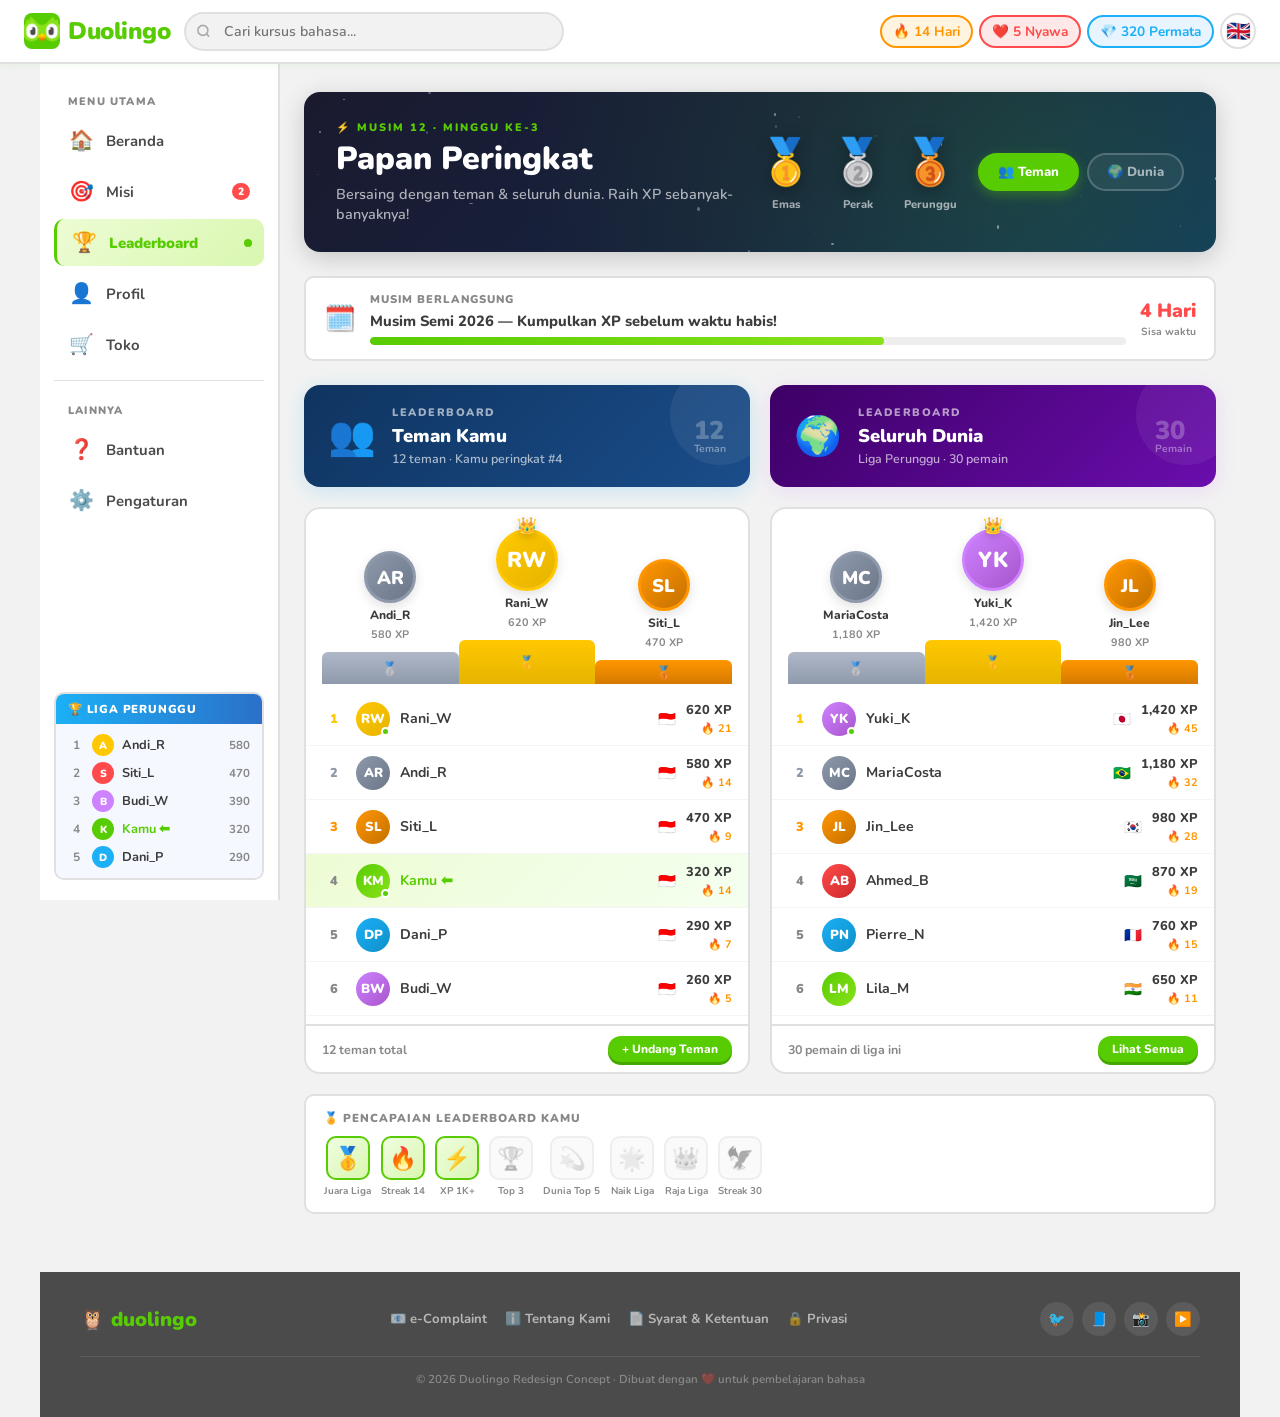
==== leaderboard.html @ 9dff3faa "First Commit" ====
<!DOCTYPE html>
<html lang="id">
<head>
<meta charset="UTF-8">
<meta name="viewport" content="width=device-width, initial-scale=1.0">
<title>Duolingo — Leaderboard</title>
<link href="https://fonts.googleapis.com/css2?family=Nunito:wght@400;600;700;800;900&display=swap" rel="stylesheet">
<link rel="stylesheet" href="style.css">
<style>
/* ===== LEADERBOARD-SPECIFIC ===== */

/* Sidebar mini league card */
.side-league { border-radius:var(--rs); overflow:hidden; border:2px solid var(--border); margin-top:4px; }
.side-league-hd {
  background:linear-gradient(90deg,var(--blue),var(--navy));
  color:white; font-size:.72rem; font-weight:900;
  text-transform:uppercase; letter-spacing:.8px;
  padding:7px 12px; display:flex; align-items:center; gap:6px;
}
.side-league-body { padding:10px 12px; background:#f5f9ff; display:flex; flex-direction:column; gap:6px; }
.side-league-row { display:flex; align-items:center; gap:8px; font-size:.8rem; font-weight:700; }
.side-league-row.me { color:var(--green); }
.side-rank { width:16px; text-align:center; font-size:.75rem; color:var(--muted); }
.side-av {
  width:22px; height:22px; border-radius:50%;
  display:flex; align-items:center; justify-content:center;
  font-size:.65rem; font-weight:900; color:white; flex-shrink:0;
}
.side-xp { margin-left:auto; font-size:.72rem; color:var(--muted); }

/* Hero banner */
.lb-hero {
  background:linear-gradient(135deg,#1a1a2e 0%,#16213e 50%,#0f3460 100%);
  border-radius:var(--r); padding:28px 32px;
  display:flex; align-items:center; justify-content:space-between; gap:20px;
  position:relative; overflow:hidden;
  box-shadow:0 6px 24px rgba(0,0,0,.18);
  animation:fadeSlide .5s ease-out;
}
.lb-hero::before {
  content:''; position:absolute; inset:0;
  background:radial-gradient(circle at 80% 50%,rgba(88,204,2,.15) 0%,transparent 70%);
  pointer-events:none;
}
.lb-hero-stars { position:absolute; inset:0; overflow:hidden; pointer-events:none; }
.star {
  position:absolute; width:3px; height:3px;
  background:rgba(255,255,255,.6); border-radius:50%;
  animation:twinkle 3s ease-in-out infinite;
}
.lb-hero-tag { font-size:.68rem; font-weight:900; letter-spacing:2px; text-transform:uppercase; color:var(--green); margin-bottom:6px; }
.lb-hero-title { font-size:2rem; font-weight:900; color:#fff; line-height:1.1; margin-bottom:8px; }
.lb-hero-sub { font-size:.9rem; color:rgba(255,255,255,.65); font-weight:600; }
.lb-hero-trophies { display:flex; gap:16px; z-index:1; }
.trophy-col { display:flex; flex-direction:column; align-items:center; gap:4px; }
.trophy-icon { font-size:2.8rem; filter:drop-shadow(0 4px 8px rgba(0,0,0,.3)); }
.trophy-label { font-size:.7rem; font-weight:800; color:rgba(255,255,255,.6); }
.hero-tabs { display:flex; gap:8px; z-index:1; flex-shrink:0; }
.hero-tab {
  padding:8px 18px; border-radius:24px;
  font-weight:800; font-size:.82rem; cursor:pointer;
  border:2px solid rgba(255,255,255,.2); color:rgba(255,255,255,.6);
  background:rgba(255,255,255,.06); transition:all .2s;
}
.hero-tab.active, .hero-tab:hover {
  background:var(--green); border-color:var(--green);
  color:#fff; box-shadow:0 4px 12px rgba(88,204,2,.35);
}
.lb-hero-left { z-index:1; }

/* Season bar */
.season-bar {
  background:var(--card); border:2px solid var(--border); border-radius:var(--rs);
  padding:14px 18px; display:flex; align-items:center; gap:14px;
  grid-column:1/-1;
}
.season-icon { font-size:1.6rem; }
.season-info { flex:1; }
.season-label { font-size:.7rem; font-weight:900; text-transform:uppercase; letter-spacing:1px; color:var(--muted); margin-bottom:4px; }
.season-title { font-size:.92rem; font-weight:800; margin-bottom:6px; }
.season-track { height:8px; background:#eee; border-radius:4px; overflow:hidden; }
.season-fill { height:100%; border-radius:4px; background:linear-gradient(90deg,var(--green),var(--green-lt)); width:68%; animation:growBar 1.2s ease-out .4s both; }
.season-timer { text-align:right; flex-shrink:0; }
.season-time-big { font-size:1.2rem; font-weight:900; color:var(--red); }
.season-time-lbl { font-size:.65rem; color:var(--muted); font-weight:700; }

/* 2-col leaderboard grid */
.lb-grid { display:grid; grid-template-columns:1fr 1fr; gap:20px; }

/* Section headers */
.lb-section-hd {
  border-radius:var(--r); padding:20px 24px;
  display:flex; align-items:center; gap:16px; position:relative; overflow:hidden;
}
.lb-section-hd.friends { background:linear-gradient(135deg,#0f3460,#1a4d8a); box-shadow:0 4px 20px rgba(28,176,246,.2); }
.lb-section-hd.world   { background:linear-gradient(135deg,#3d0066,#6a0dad); box-shadow:0 4px 20px rgba(206,130,255,.2); }
.lb-section-hd::after { content:''; position:absolute; right:-20px; top:-20px; width:100px; height:100px; background:rgba(255,255,255,.06); border-radius:50%; }
.lb-sec-icon { font-size:2.4rem; z-index:1; }
.lb-sec-text { z-index:1; }
.lb-sec-label { font-size:.68rem; font-weight:900; letter-spacing:1.5px; text-transform:uppercase; color:rgba(255,255,255,.6); margin-bottom:3px; }
.lb-sec-title { font-size:1.15rem; font-weight:900; color:#fff; margin-bottom:2px; }
.lb-sec-sub { font-size:.78rem; color:rgba(255,255,255,.65); font-weight:600; }
.lb-sec-count { margin-left:auto; z-index:1; font-size:1.6rem; font-weight:900; color:rgba(255,255,255,.25); line-height:1; }
.lb-sec-count span { display:block; font-size:.65rem; color:rgba(255,255,255,.4); font-weight:700; }

/* Leaderboard table */
.lb-table-wrap {
  background:var(--card); border:2px solid var(--border); border-radius:var(--r);
  overflow:hidden; display:flex; flex-direction:column;
}
.lb-table-top {
  display:grid; grid-template-columns:1fr 1fr 1fr;
  padding:20px 16px 0; align-items:flex-end; min-height:120px; position:relative;
}

/* Podium */
.podium-item { display:flex; flex-direction:column; align-items:center; gap:4px; cursor:pointer; }
.podium-item:hover .podium-av { transform:scale(1.08); }
.podium-item.p1 { order:2; } .podium-item.p2 { order:1; } .podium-item.p3 { order:3; }
.podium-av-wrap { position:relative; }
.podium-av {
  width:52px; height:52px; border-radius:50%;
  display:flex; align-items:center; justify-content:center;
  font-size:1.15rem; font-weight:900; color:#fff; border:3px solid transparent;
  transition:transform .2s; box-shadow:0 4px 12px rgba(0,0,0,.12);
}
.podium-item.p1 .podium-av { width:62px; height:62px; font-size:1.35rem; }
.podium-crown { position:absolute; top:-14px; left:50%; transform:translateX(-50%); font-size:1rem; filter:drop-shadow(0 2px 4px rgba(0,0,0,.2)); }
.podium-name { font-size:.75rem; font-weight:800; text-align:center; max-width:70px; white-space:nowrap; overflow:hidden; text-overflow:ellipsis; }
.podium-xp { font-size:.68rem; color:var(--muted); font-weight:700; }
.podium-block { width:100%; border-radius:6px 6px 0 0; display:flex; align-items:center; justify-content:center; font-size:.78rem; font-weight:900; color:rgba(255,255,255,.8); margin-top:6px; }
.podium-item.p1 .podium-block { height:44px; background:linear-gradient(180deg,var(--bee),#e6b400); }
.podium-item.p2 .podium-block { height:32px; background:linear-gradient(180deg,#b0b8c8,#8e9aab); }
.podium-item.p3 .podium-block { height:24px; background:linear-gradient(180deg,var(--fox),#d47a00); }

.lb-list { display:flex; flex-direction:column; overflow-y:auto; max-height:340px; padding:8px 0; }
.lb-list::-webkit-scrollbar { width:4px; }
.lb-list::-webkit-scrollbar-thumb { background:var(--border); border-radius:2px; }
.lb-flag { font-size:.9rem; }

.lb-table-footer {
  padding:10px 16px; border-top:2px solid var(--border);
  display:flex; align-items:center; justify-content:space-between; font-size:.78rem; font-weight:700;
}
.lb-tf-info { color:var(--muted); }
.lb-tf-btn {
  padding:5px 14px; border-radius:16px;
  background:var(--green); color:#fff; font-size:.75rem; font-weight:800;
  cursor:pointer; border:none; font-family:'Nunito',sans-serif;
  transition:transform .15s, box-shadow .15s;
  box-shadow:0 3px 0 var(--green-dk);
}
.lb-tf-btn:hover { transform:translateY(-1px); box-shadow:0 5px 0 var(--green-dk); }

/* Achievement strip */
.achieve-strip {
  grid-column:1/-1; background:var(--card); border:2px solid var(--border);
  border-radius:var(--rs); padding:14px 18px;
}
.achieve-title { font-size:.72rem; font-weight:900; text-transform:uppercase; letter-spacing:1px; color:var(--muted); margin-bottom:10px; }
.achieve-row { display:flex; gap:10px; flex-wrap:wrap; }
.achieve-badge { display:flex; flex-direction:column; align-items:center; gap:4px; cursor:pointer; }
.achieve-ico {
  width:44px; height:44px; border-radius:var(--rs);
  display:flex; align-items:center; justify-content:center; font-size:1.4rem;
  border:2px solid transparent; transition:transform .15s, box-shadow .15s;
}
.achieve-badge:hover .achieve-ico { transform:scale(1.1); box-shadow:0 4px 12px rgba(0,0,0,.1); }
.achieve-ico.earned { background:linear-gradient(135deg,#f0fde0,#d9f7b0); border-color:var(--green); }
.achieve-ico.locked { background:#f5f5f5; border-color:#ddd; filter:grayscale(1) opacity(.5); }
.achieve-lbl { font-size:.62rem; font-weight:700; color:var(--muted); }

/* Responsive */
@media (max-width: 1024px) {
  .lb-hero-trophies { display:none; }
  .lb-hero { padding:20px 24px; }
  .lb-hero-title { font-size:1.5rem; }
  .hero-tabs { flex-direction:column; gap:6px; }
  .side-league { display:none; }
}
@media (max-width: 768px) {
  .lb-hero { padding:18px; flex-wrap:wrap; gap:12px; }
  .lb-hero-title { font-size:1.3rem; }
  .hero-tabs { flex-direction:row; flex-wrap:wrap; gap:6px; }
  .hero-tab { padding:6px 14px; font-size:.78rem; }
  .lb-grid { grid-template-columns:1fr; }
  .lb-section-hd.world, .lb-table-wrap:last-of-type { display:none; }
  .season-bar { flex-wrap:wrap; }
  .achieve-row { gap:8px; }
}
</style>
</head>
<body>

<header>
  <button class="hamburger" id="hamBtn" aria-label="Buka menu">
    <span></span><span></span><span></span>
  </button>
  <div class="logo">
    <img class="logo-icon" src="image/logo.png" alt="Duolingo Logo">
    <span>Duolingo</span>
  </div>
  <div class="search-wrap">
    <svg width="15" height="15" viewBox="0 0 24 24" fill="none" stroke="#aaa" stroke-width="2.5">
      <circle cx="11" cy="11" r="8"/><path d="m21 21-4.35-4.35"/>
    </svg>
    <input type="text" placeholder="Cari kursus bahasa...">
  </div>
  <div class="hstats">
    <div class="chip chip-fire">🔥 <span>14</span> <span class="chip-lbl">Hari</span></div>
    <div class="chip chip-heart">❤️ <span>5</span> <span class="chip-lbl">Nyawa</span></div>
    <div class="chip chip-gem">💎 <span>320</span> <span class="chip-lbl">Permata</span></div>
    <div class="flag-btn" title="Bahasa: Inggris">🇬🇧</div>
  </div>
</header>

<div class="sidebar-overlay" id="overlay"></div>

<div class="page">

  <nav class="sidenav" id="sidenav">
    <div class="nav-label">Menu Utama</div>
    <a href="dashboard.html" class="nav-item"><span class="nav-ico">🏠</span><span>Beranda</span></a>
    <a href="#" class="nav-item"><span class="nav-ico">🎯</span><span>Misi</span><span class="nav-badge">2</span></a>
    <a href="#" class="nav-item active"><span class="nav-ico">🏆</span><span>Leaderboard</span><span class="nav-dot"></span></a>
    <a href="#" class="nav-item"><span class="nav-ico">👤</span><span>Profil</span></a>
    <a href="#" class="nav-item"><span class="nav-ico">🛒</span><span>Toko</span></a>
    <div class="nav-divider"></div>
    <div class="nav-label">Lainnya</div>
    <a href="#" class="nav-item"><span class="nav-ico">❓</span><span>Bantuan</span></a>
    <a href="#" class="nav-item"><span class="nav-ico">⚙️</span><span>Pengaturan</span></a>
    <div class="nav-spacer"></div>

    <!-- Mini league widget -->
    <div class="side-league">
      <div class="side-league-hd">🏆 Liga Perunggu</div>
      <div class="side-league-body">
        <div class="side-league-row"><span class="side-rank">1</span><div class="side-av" style="background:#FFC800">A</div><span>Andi_R</span><span class="side-xp">580</span></div>
        <div class="side-league-row"><span class="side-rank">2</span><div class="side-av" style="background:#FF4B4B">S</div><span>Siti_L</span><span class="side-xp">470</span></div>
        <div class="side-league-row"><span class="side-rank">3</span><div class="side-av" style="background:#CE82FF">B</div><span>Budi_W</span><span class="side-xp">390</span></div>
        <div class="side-league-row me"><span class="side-rank">4</span><div class="side-av" style="background:#58cc02">K</div><span>Kamu ⬅</span><span class="side-xp">320</span></div>
        <div class="side-league-row"><span class="side-rank">5</span><div class="side-av" style="background:#1CB0F6">D</div><span>Dani_P</span><span class="side-xp">290</span></div>
      </div>
    </div>
  </nav>

  <main class="content">

    <!-- Hero -->
    <div class="lb-hero">
      <div class="lb-hero-stars" id="stars"></div>
      <div class="lb-hero-left">
        <div class="lb-hero-tag">⚡ Musim 12 · Minggu ke-3</div>
        <div class="lb-hero-title">Papan Peringkat</div>
        <div class="lb-hero-sub">Bersaing dengan teman & seluruh dunia. Raih XP sebanyak-banyaknya!</div>
      </div>
      <div class="lb-hero-trophies">
        <div class="trophy-col"><div class="trophy-icon">🥇</div><div class="trophy-label">Emas</div></div>
        <div class="trophy-col"><div class="trophy-icon">🥈</div><div class="trophy-label">Perak</div></div>
        <div class="trophy-col"><div class="trophy-icon">🥉</div><div class="trophy-label">Perunggu</div></div>
      </div>
      <div class="hero-tabs">
        <div class="hero-tab active" onclick="switchTab(this,'friends')">👥 Teman</div>
        <div class="hero-tab" onclick="switchTab(this,'world')">🌍 Dunia</div>
      </div>
    </div>

    <!-- Season countdown -->
    <div class="season-bar">
      <div class="season-icon">🗓️</div>
      <div class="season-info">
        <div class="season-label">Musim Berlangsung</div>
        <div class="season-title">Musim Semi 2026 — Kumpulkan XP sebelum waktu habis!</div>
        <div class="season-track"><div class="season-fill"></div></div>
      </div>
      <div class="season-timer">
        <div class="season-time-big">4 Hari</div>
        <div class="season-time-lbl">Sisa waktu</div>
      </div>
    </div>

    <div class="lb-grid">

      <!-- Friends header -->
      <div class="lb-section-hd friends">
        <div class="lb-sec-icon">👥</div>
        <div class="lb-sec-text">
          <div class="lb-sec-label">Leaderboard</div>
          <div class="lb-sec-title">Teman Kamu</div>
          <div class="lb-sec-sub">12 teman · Kamu peringkat #4</div>
        </div>
        <div class="lb-sec-count">12<span>Teman</span></div>
      </div>

      <!-- World header -->
      <div class="lb-section-hd world">
        <div class="lb-sec-icon">🌍</div>
        <div class="lb-sec-text">
          <div class="lb-sec-label">Leaderboard</div>
          <div class="lb-sec-title">Seluruh Dunia</div>
          <div class="lb-sec-sub">Liga Perunggu · 30 pemain</div>
        </div>
        <div class="lb-sec-count">30<span>Pemain</span></div>
      </div>

      <!-- Friends table -->
      <div class="lb-table-wrap">
        <div class="lb-table-top">
          <div class="podium-item p1">
            <div class="podium-av-wrap"><div class="podium-crown">👑</div><div class="podium-av" style="background:linear-gradient(135deg,#FFC800,#e6b400);border-color:#FFC800">RW</div></div>
            <div class="podium-name">Rani_W</div><div class="podium-xp">620 XP</div><div class="podium-block">🥇</div>
          </div>
          <div class="podium-item p2">
            <div class="podium-av-wrap"><div class="podium-av" style="background:linear-gradient(135deg,#8e9aab,#6b7789);border-color:#8e9aab">AR</div></div>
            <div class="podium-name">Andi_R</div><div class="podium-xp">580 XP</div><div class="podium-block">🥈</div>
          </div>
          <div class="podium-item p3">
            <div class="podium-av-wrap"><div class="podium-av" style="background:linear-gradient(135deg,var(--fox),#c47000);border-color:var(--fox)">SL</div></div>
            <div class="podium-name">Siti_L</div><div class="podium-xp">470 XP</div><div class="podium-block">🥉</div>
          </div>
        </div>
        <div class="lb-list">
          <div class="lb-row"><span class="lb-rank r1">1</span><div class="lb-av" style="background:linear-gradient(135deg,#FFC800,#e6b400)">RW<div class="online-dot"></div></div><span class="lb-name">Rani_W</span><span class="lb-flag">🇮🇩</span><div class="lb-xp-wrap"><span class="lb-xp">620 XP</span><span class="lb-streak">🔥 21</span></div></div>
          <div class="lb-row"><span class="lb-rank r2">2</span><div class="lb-av" style="background:linear-gradient(135deg,#8e9aab,#6b7789)">AR</div><span class="lb-name">Andi_R</span><span class="lb-flag">🇮🇩</span><div class="lb-xp-wrap"><span class="lb-xp">580 XP</span><span class="lb-streak">🔥 14</span></div></div>
          <div class="lb-row"><span class="lb-rank r3">3</span><div class="lb-av" style="background:linear-gradient(135deg,var(--fox),#c47000)">SL</div><span class="lb-name">Siti_L</span><span class="lb-flag">🇮🇩</span><div class="lb-xp-wrap"><span class="lb-xp">470 XP</span><span class="lb-streak">🔥 9</span></div></div>
          <div class="lb-row me"><span class="lb-rank">4</span><div class="lb-av" style="background:linear-gradient(135deg,var(--green),var(--green-lt))">KM<div class="online-dot"></div></div><span class="lb-name">Kamu ⬅</span><span class="lb-flag">🇮🇩</span><div class="lb-xp-wrap"><span class="lb-xp">320 XP</span><span class="lb-streak">🔥 14</span></div></div>
          <div class="lb-row"><span class="lb-rank">5</span><div class="lb-av" style="background:linear-gradient(135deg,var(--blue),var(--blue-dk))">DP</div><span class="lb-name">Dani_P</span><span class="lb-flag">🇮🇩</span><div class="lb-xp-wrap"><span class="lb-xp">290 XP</span><span class="lb-streak">🔥 7</span></div></div>
          <div class="lb-row"><span class="lb-rank">6</span><div class="lb-av" style="background:linear-gradient(135deg,var(--beetle),#a855cc)">BW</div><span class="lb-name">Budi_W</span><span class="lb-flag">🇮🇩</span><div class="lb-xp-wrap"><span class="lb-xp">260 XP</span><span class="lb-streak">🔥 5</span></div></div>
          <div class="lb-row"><span class="lb-rank">7</span><div class="lb-av" style="background:linear-gradient(135deg,var(--red),#cc2a2a)">FN</div><span class="lb-name">Fitri_N</span><span class="lb-flag">🇲🇾</span><div class="lb-xp-wrap"><span class="lb-xp">210 XP</span><span class="lb-streak">🔥 3</span></div></div>
          <div class="lb-row"><span class="lb-rank">8</span><div class="lb-av" style="background:linear-gradient(135deg,#2B70C9,#1a4d8a)">HS</div><span class="lb-name">Hendra_S</span><span class="lb-flag">🇮🇩</span><div class="lb-xp-wrap"><span class="lb-xp">180 XP</span><span class="lb-streak">🔥 2</span></div></div>
        </div>
        <div class="lb-table-footer">
          <span class="lb-tf-info">12 teman total</span>
          <button class="lb-tf-btn">+ Undang Teman</button>
        </div>
      </div>

      <!-- World table -->
      <div class="lb-table-wrap">
        <div class="lb-table-top">
          <div class="podium-item p1">
            <div class="podium-av-wrap"><div class="podium-crown">👑</div><div class="podium-av" style="background:linear-gradient(135deg,#CE82FF,#a855cc);border-color:#CE82FF">YK</div></div>
            <div class="podium-name">Yuki_K</div><div class="podium-xp">1,420 XP</div><div class="podium-block">🥇</div>
          </div>
          <div class="podium-item p2">
            <div class="podium-av-wrap"><div class="podium-av" style="background:linear-gradient(135deg,#8e9aab,#6b7789);border-color:#8e9aab">MC</div></div>
            <div class="podium-name">MariaCosta</div><div class="podium-xp">1,180 XP</div><div class="podium-block">🥈</div>
          </div>
          <div class="podium-item p3">
            <div class="podium-av-wrap"><div class="podium-av" style="background:linear-gradient(135deg,var(--fox),#c47000);border-color:var(--fox)">JL</div></div>
            <div class="podium-name">Jin_Lee</div><div class="podium-xp">980 XP</div><div class="podium-block">🥉</div>
          </div>
        </div>
        <div class="lb-list">
          <div class="lb-row"><span class="lb-rank r1">1</span><div class="lb-av" style="background:linear-gradient(135deg,#CE82FF,#a855cc)">YK<div class="online-dot"></div></div><span class="lb-name">Yuki_K</span><span class="lb-flag">🇯🇵</span><div class="lb-xp-wrap"><span class="lb-xp">1,420 XP</span><span class="lb-streak">🔥 45</span></div></div>
          <div class="lb-row"><span class="lb-rank r2">2</span><div class="lb-av" style="background:linear-gradient(135deg,#8e9aab,#6b7789)">MC</div><span class="lb-name">MariaCosta</span><span class="lb-flag">🇧🇷</span><div class="lb-xp-wrap"><span class="lb-xp">1,180 XP</span><span class="lb-streak">🔥 32</span></div></div>
          <div class="lb-row"><span class="lb-rank r3">3</span><div class="lb-av" style="background:linear-gradient(135deg,var(--fox),#c47000)">JL</div><span class="lb-name">Jin_Lee</span><span class="lb-flag">🇰🇷</span><div class="lb-xp-wrap"><span class="lb-xp">980 XP</span><span class="lb-streak">🔥 28</span></div></div>
          <div class="lb-row"><span class="lb-rank">4</span><div class="lb-av" style="background:linear-gradient(135deg,var(--red),#cc2a2a)">AB</div><span class="lb-name">Ahmed_B</span><span class="lb-flag">🇸🇦</span><div class="lb-xp-wrap"><span class="lb-xp">870 XP</span><span class="lb-streak">🔥 19</span></div></div>
          <div class="lb-row"><span class="lb-rank">5</span><div class="lb-av" style="background:linear-gradient(135deg,var(--blue),var(--blue-dk))">PN</div><span class="lb-name">Pierre_N</span><span class="lb-flag">🇫🇷</span><div class="lb-xp-wrap"><span class="lb-xp">760 XP</span><span class="lb-streak">🔥 15</span></div></div>
          <div class="lb-row"><span class="lb-rank">6</span><div class="lb-av" style="background:linear-gradient(135deg,var(--green),var(--green-lt))">LM</div><span class="lb-name">Lila_M</span><span class="lb-flag">🇮🇳</span><div class="lb-xp-wrap"><span class="lb-xp">650 XP</span><span class="lb-streak">🔥 11</span></div></div>
          <div class="lb-row"><span class="lb-rank">7</span><div class="lb-av" style="background:linear-gradient(135deg,#2B70C9,#1a4d8a)">GV</div><span class="lb-name">Giulia_V</span><span class="lb-flag">🇮🇹</span><div class="lb-xp-wrap"><span class="lb-xp">540 XP</span><span class="lb-streak">🔥 8</span></div></div>
          <div class="lb-row me"><span class="lb-rank">8</span><div class="lb-av" style="background:linear-gradient(135deg,var(--green),var(--green-lt))">KM<div class="online-dot"></div></div><span class="lb-name">Kamu ⬅</span><span class="lb-flag">🇮🇩</span><div class="lb-xp-wrap"><span class="lb-xp">320 XP</span><span class="lb-streak">🔥 14</span></div></div>
          <div class="lb-row"><span class="lb-rank">9</span><div class="lb-av" style="background:linear-gradient(135deg,#FFC800,#e6b400)">TS</div><span class="lb-name">Tanaka_S</span><span class="lb-flag">🇯🇵</span><div class="lb-xp-wrap"><span class="lb-xp">300 XP</span><span class="lb-streak">🔥 6</span></div></div>
          <div class="lb-row"><span class="lb-rank">10</span><div class="lb-av" style="background:linear-gradient(135deg,var(--beetle),#a855cc)">EM</div><span class="lb-name">Emma_M</span><span class="lb-flag">🇩🇪</span><div class="lb-xp-wrap"><span class="lb-xp">270 XP</span><span class="lb-streak">🔥 4</span></div></div>
        </div>
        <div class="lb-table-footer">
          <span class="lb-tf-info">30 pemain di liga ini</span>
          <button class="lb-tf-btn">Lihat Semua</button>
        </div>
      </div>

      <!-- Achievements -->
      <div class="achieve-strip">
        <div class="achieve-title">🏅 Pencapaian Leaderboard Kamu</div>
        <div class="achieve-row">
          <div class="achieve-badge"><div class="achieve-ico earned">🥇</div><div class="achieve-lbl">Juara Liga</div></div>
          <div class="achieve-badge"><div class="achieve-ico earned">🔥</div><div class="achieve-lbl">Streak 14</div></div>
          <div class="achieve-badge"><div class="achieve-ico earned">⚡</div><div class="achieve-lbl">XP 1K+</div></div>
          <div class="achieve-badge"><div class="achieve-ico locked">🏆</div><div class="achieve-lbl">Top 3</div></div>
          <div class="achieve-badge"><div class="achieve-ico locked">💫</div><div class="achieve-lbl">Dunia Top 5</div></div>
          <div class="achieve-badge"><div class="achieve-ico locked">🌟</div><div class="achieve-lbl">Naik Liga</div></div>
          <div class="achieve-badge"><div class="achieve-ico locked">👑</div><div class="achieve-lbl">Raja Liga</div></div>
          <div class="achieve-badge"><div class="achieve-ico locked">🦅</div><div class="achieve-lbl">Streak 30</div></div>
        </div>
      </div>

    </div>
  </main>

  <footer>
    <div class="ft-logo">🦉 duolingo</div>
    <div class="ft-links">
      <span class="ft-link">📧 e-Complaint</span>
      <span class="ft-link">ℹ️ Tentang Kami</span>
      <span class="ft-link">📄 Syarat & Ketentuan</span>
      <span class="ft-link">🔒 Privasi</span>
    </div>
    <div class="ft-socials">
      <div class="ft-soc">🐦</div><div class="ft-soc">📘</div><div class="ft-soc">📸</div><div class="ft-soc">▶️</div>
    </div>
    <div class="ft-copy">© 2026 Duolingo Redesign Concept · Dibuat dengan ❤️ untuk pembelajaran bahasa</div>
  </footer>

</div>

<nav class="mobile-nav">
  <div class="mobile-nav-item"><span class="mn-icon">🏠</span><span>Beranda</span></div>
  <div class="mobile-nav-item"><span class="mn-icon">🎯</span><span>Misi</span></div>
  <div class="mobile-nav-item active"><span class="mn-icon">🏆</span><span>Liga</span></div>
  <div class="mobile-nav-item"><span class="mn-icon">👤</span><span>Profil</span></div>
  <div class="mobile-nav-item"><span class="mn-icon">🛒</span><span>Toko</span></div>
</nav>

<script src="script.js"></script>
<script>
  function switchTab(el, mode) {
    document.querySelectorAll('.hero-tab').forEach(t => t.classList.remove('active'));
    el.classList.add('active');
    if (window.innerWidth <= 768) {
      const worldHd    = document.querySelector('.lb-section-hd.world');
      const worldTable = document.querySelectorAll('.lb-table-wrap')[1];
      const friendsHd  = document.querySelector('.lb-section-hd.friends');
      const friendsTable = document.querySelectorAll('.lb-table-wrap')[0];
      if (mode === 'world') {
        worldHd.style.display = 'flex'; worldTable.style.display = 'flex';
        friendsHd.style.display = 'none'; friendsTable.style.display = 'none';
      } else {
        worldHd.style.display = 'none'; worldTable.style.display = 'none';
        friendsHd.style.display = 'flex'; friendsTable.style.display = 'flex';
      }
    }
  }

  // Generate stars
  const starContainer = document.getElementById('stars');
  for (let i = 0; i < 30; i++) {
    const s = document.createElement('div');
    s.className = 'star';
    s.style.cssText = `left:${Math.random()*100}%;top:${Math.random()*100}%;animation-delay:${Math.random()*4}s;animation-duration:${2+Math.random()*3}s;width:${1+Math.random()*3}px;height:${1+Math.random()*3}px;opacity:${Math.random()*.8}`;
    starContainer.appendChild(s);
  }
</script>
</body>
</html>
---- style.css ----
/* ===== CSS VARIABLES ===== */
:root {
  --green:    #58cc02;
  --green-dk: #45a800;
  --green-lt: #89E219;
  --eel:      #4B4B4B;
  --snow:     #FFFFFF;
  --blue:     #1CB0F6;
  --blue-dk:  #0e8fc9;
  --red:      #FF4B4B;
  --bee:      #FFC800;
  --fox:      #FF9600;
  --beetle:   #CE82FF;
  --navy:     #2B70C9;
  --bg:       #f2f2f2;
  --card:     #ffffff;
  --border:   #e0e0e0;
  --text:     #3c3c3c;
  --muted:    #888;
  --sidebar:  240px;
  --hh:       64px;
  --r:        16px;
  --rs:       10px;
  --shadow:   0 2px 16px rgba(0,0,0,0.08);
}

/* ===== RESET ===== */
*, *::before, *::after { box-sizing: border-box; margin: 0; padding: 0; }
html { scroll-behavior: smooth; }
body {
  font-family: 'Nunito', sans-serif;
  background: var(--bg);
  color: var(--text);
  min-height: 100vh;
}
a { text-decoration: none; color: inherit; }

/* ===== HEADER ===== */
header {
  position: fixed;
  inset: 0 0 auto 0;
  height: var(--hh);
  background: var(--snow);
  border-bottom: 2px solid var(--border);
  display: flex;
  align-items: center;
  padding: 0 24px;
  gap: 14px;
  z-index: 200;
  box-shadow: 0 2px 8px rgba(88,204,2,.07);
}

.logo {
  display: flex;
  align-items: center;
  gap: 8px;
  font-size: 1.5rem;
  font-weight: 900;
  color: var(--green);
  letter-spacing: -0.5px;
  flex-shrink: 0;
}
.logo-icon {
  width: 36px; height: 36px;
  border-radius: 8px; object-fit: cover;
}

.search-wrap { flex: 1; max-width: 380px; position: relative; }
.search-wrap svg { position: absolute; left: 12px; top: 50%; transform: translateY(-50%); pointer-events: none; }
.search-wrap input {
  width: 100%;
  padding: 8px 16px 8px 38px;
  border: 2px solid var(--border); border-radius: 24px;
  font-family: 'Nunito', sans-serif; font-size: .88rem; font-weight: 600;
  background: var(--bg); outline: none; transition: border-color .2s;
}
.search-wrap input:focus { border-color: var(--green); }

.hstats { display: flex; align-items: center; gap: 6px; margin-left: auto; }
.chip {
  display: flex; align-items: center; gap: 4px;
  padding: 5px 11px; border-radius: 20px;
  font-weight: 700; font-size: .85rem;
  border: 2px solid transparent; cursor: pointer;
  transition: transform .15s, box-shadow .15s;
}
.chip:hover { transform: translateY(-1px); box-shadow: 0 4px 10px rgba(0,0,0,.1); }
.chip-fire  { background:#fff4e0; border-color:var(--fox);  color:var(--fox); }
.chip-heart { background:#ffe8e8; border-color:var(--red);  color:var(--red); }
.chip-gem   { background:#e8f4ff; border-color:var(--blue); color:var(--blue); }

.flag-btn {
  width: 36px; height: 36px; border-radius: 50%;
  border: 2px solid var(--border); cursor: pointer;
  display: flex; align-items: center; justify-content: center;
  font-size: 1.25rem; background: var(--snow);
  transition: transform .15s;
}
.flag-btn:hover { transform: scale(1.1); }

.hamburger {
  display: none; flex-direction: column; gap: 5px;
  cursor: pointer; padding: 4px; background: none; border: none;
}
.hamburger span {
  display: block; width: 22px; height: 2px;
  background: var(--eel); border-radius: 2px; transition: .3s;
}

/* ===== PAGE WRAPPER ===== */
.page {
  display: grid;
  grid-template-columns: var(--sidebar) 1fr;
  grid-template-rows: 1fr auto;
  grid-template-areas: "sidenav content" "footer footer";
  margin-top: var(--hh);
  min-height: calc(100vh - var(--hh));
  max-width: 1200px;
  margin-left: auto; margin-right: auto;
}

/* ===== LEFT SIDEBAR ===== */
.sidenav {
  grid-area: sidenav;
  position: sticky; top: var(--hh);
  height: calc(100vh - var(--hh));
  overflow-y: auto;
  background: var(--snow);
  border-right: 2px solid var(--border);
  padding: 20px 14px;
  display: flex; flex-direction: column; gap: 4px;
}
.sidenav::-webkit-scrollbar { width: 0; }

.nav-label {
  font-size: .68rem; font-weight: 900; color: var(--muted);
  text-transform: uppercase; letter-spacing: 1.2px;
  padding: 10px 14px 4px;
}
.nav-item {
  display: flex; align-items: center; gap: 12px;
  padding: 10px 14px; border-radius: var(--rs);
  font-weight: 700; font-size: .93rem; color: var(--eel);
  cursor: pointer; position: relative;
  transition: background .15s, color .15s, transform .15s;
  text-decoration: none;
}
.nav-item:hover { background: #f0fde0; color: var(--green); transform: translateX(3px); }
.nav-item.active {
  background: linear-gradient(135deg,#edfcd4,#d9f7b0);
  color: var(--green); border-left: 3px solid var(--green); font-weight: 900;
}
.nav-item.active .nav-dot {
  display: block; position: absolute; right: 12px;
  width: 8px; height: 8px; background: var(--green); border-radius: 50%;
}
.nav-dot { display: none; }
.nav-ico { font-size: 1.25rem; width: 26px; text-align: center; flex-shrink: 0; }
.nav-badge {
  margin-left: auto; background: var(--red); color: #fff;
  font-size: .65rem; font-weight: 900; padding: 1px 6px; border-radius: 10px;
}
.nav-divider { height: 1px; background: var(--border); margin: 8px 0; }
.nav-spacer { flex: 1; }
.nav-item.danger { color: var(--red); }
.nav-item.danger:hover { background: #fff0f0; color: var(--red); transform: translateX(3px); }

/* ===== CONTENT AREA ===== */
.content {
  grid-area: content;
  padding: 28px 24px;
  display: flex; flex-direction: column; gap: 24px;
}

/* ===== COMMON BUTTONS ===== */
.btn-primary {
  display: inline-flex; align-items: center; gap: 8px;
  padding: 12px 28px;
  background: white; color: var(--green);
  border: none; border-radius: 24px;
  font-family: 'Nunito', sans-serif; font-weight: 800; font-size: .95rem;
  cursor: pointer; transition: transform .15s, box-shadow .15s;
  box-shadow: 0 4px 0 rgba(0,0,0,.15);
  text-transform: uppercase; letter-spacing: .5px;
}
.btn-primary:hover { transform: translateY(-2px); box-shadow: 0 6px 0 rgba(0,0,0,.15); }
.btn-primary:active { transform: translateY(1px); box-shadow: 0 2px 0 rgba(0,0,0,.15); }

.set-btn {
  padding: 9px 20px; border-radius: 24px;
  font-family: 'Nunito', sans-serif; font-weight: 800; font-size: .88rem;
  border: none; cursor: pointer;
  transition: transform .15s, box-shadow .15s;
}
.set-btn.primary { background: var(--green); color: #fff; box-shadow: 0 3px 0 var(--green-dk); }
.set-btn.primary:hover { transform: translateY(-1px); box-shadow: 0 5px 0 var(--green-dk); }
.set-btn.secondary { background: var(--bg); color: var(--text); border: 2px solid var(--border); }
.set-btn.secondary:hover { border-color: var(--green); color: var(--green); }
.set-btn.danger { background: #fff0f0; color: var(--red); border: 2px solid #ffcccc; }
.set-btn.danger:hover { background: var(--red); color: #fff; }

/* ===== COMMON FORM CONTROLS ===== */
.set-select {
  padding: 9px 36px 9px 14px;
  border: 2px solid var(--border); border-radius: var(--rs);
  font-family: 'Nunito', sans-serif; font-size: .9rem; font-weight: 700;
  background: var(--bg) url("data:image/svg+xml,%3Csvg xmlns='http://www.w3.org/2000/svg' width='12' height='12' viewBox='0 0 24 24' fill='none' stroke='%23888' stroke-width='2.5'%3E%3Cpath d='m6 9 6 6 6-6'/%3E%3C/svg%3E") no-repeat right 12px center;
  appearance: none; cursor: pointer; outline: none;
  transition: border-color .2s; color: var(--text);
}
.set-select:focus { border-color: var(--green); }

.set-input {
  padding: 10px 16px;
  border: 2px solid var(--border); border-radius: var(--rs);
  font-family: 'Nunito', sans-serif; font-size: .92rem; font-weight: 700;
  outline: none; transition: border-color .2s; color: var(--text);
  width: 220px; max-width: 100%;
}
.set-input:focus { border-color: var(--green); }

/* Toggle switch */
.toggle { position: relative; width: 54px; height: 30px; cursor: pointer; }
.toggle input { opacity: 0; width: 0; height: 0; }
.toggle-track {
  position: absolute; inset: 0;
  background: #ddd; border-radius: 15px; transition: background .3s;
}
.toggle input:checked + .toggle-track { background: var(--green); }
.toggle-thumb {
  position: absolute; top: 3px; left: 3px;
  width: 24px; height: 24px; border-radius: 50%;
  background: #fff; box-shadow: 0 2px 6px rgba(0,0,0,.2);
  transition: transform .3s;
}
.toggle input:checked ~ .toggle-thumb { transform: translateX(24px); }

/* ===== SECTION HEADER ===== */
.section-header {
  display: flex; align-items: center; justify-content: space-between; margin-bottom: 4px;
}
.section-title { font-size: 1rem; font-weight: 900; color: var(--text); text-transform: uppercase; letter-spacing: .5px; }
.section-link { font-size: .82rem; font-weight: 700; color: var(--green); cursor: pointer; }

/* ===== WIDGET CARD (shared card pattern) ===== */
.widget-card {
  background: var(--card);
  border-radius: var(--r);
  border: 2px solid var(--border);
  overflow: hidden;
  transition: box-shadow .2s;
}
.widget-card:hover { box-shadow: var(--shadow); }
.widget-header {
  padding: 12px 16px;
  font-size: .82rem; font-weight: 900;
  text-transform: uppercase; letter-spacing: .8px;
  display: flex; align-items: center; gap: 6px;
}
.widget-header.green { background: var(--green); color: white; }
.widget-header.blue  { background: var(--blue);  color: white; }
.widget-header.yellow{ background: var(--bee);   color: white; }
.widget-body { padding: 14px 16px; }

/* ===== LEADERBOARD ROWS (shared lb-row pattern) ===== */
.lb-row {
  display: flex; align-items: center; gap: 10px;
  padding: 9px 16px; border-bottom: 1px solid #f5f5f5;
  transition: background .15s; cursor: pointer;
}
.lb-row:last-child { border-bottom: none; }
.lb-row:hover { background: #fafafa; }
.lb-row.me { background: linear-gradient(135deg,#edfcd4,#f5fff0); }
.lb-row.me .lb-name { color: var(--green); }

.lb-rank { width: 24px; text-align: center; font-size: .8rem; font-weight: 900; color: var(--muted); flex-shrink: 0; }
.lb-rank.r1 { color: var(--bee); }
.lb-rank.r2 { color: #8e9aab; }
.lb-rank.r3 { color: var(--fox); }

.lb-av {
  width: 34px; height: 34px; border-radius: 50%;
  display: flex; align-items: center; justify-content: center;
  font-size: .82rem; font-weight: 900; color: #fff;
  flex-shrink: 0; position: relative;
}
.lb-av .online-dot {
  position: absolute; bottom: 0; right: 0;
  width: 9px; height: 9px;
  background: var(--green); border: 2px solid #fff; border-radius: 50%;
}
.lb-name { flex: 1; font-size: .88rem; font-weight: 700; }
.lb-xp-wrap { display: flex; flex-direction: column; align-items: flex-end; gap: 2px; }
.lb-xp { font-size: .8rem; font-weight: 800; color: var(--text); }
.lb-streak { font-size: .68rem; color: var(--fox); font-weight: 700; }

/* ===== FOOTER ===== */
footer {
  grid-area: footer;
  background: var(--eel);
  padding: 30px 40px;
  display: flex; flex-wrap: wrap;
  gap: 20px; align-items: center; justify-content: space-between;
  margin-top: 30px;
}
.ft-logo { font-size: 1.25rem; font-weight: 900; color: var(--green); display: flex; align-items: center; gap: 8px; }
.ft-links { display: flex; flex-wrap: wrap; gap: 18px; align-items: center; }
.ft-link { font-size: .82rem; font-weight: 700; color: rgba(255,255,255,.6); cursor: pointer; transition: color .15s; }
.ft-link:hover { color: var(--green); }
.ft-socials { display: flex; gap: 8px; }
.ft-soc {
  width: 34px; height: 34px; border-radius: 50%;
  background: rgba(255,255,255,.09);
  display: flex; align-items: center; justify-content: center;
  font-size: .88rem; color: #fff; cursor: pointer;
  transition: background .15s, transform .15s;
}
.ft-soc:hover { background: var(--green); transform: translateY(-2px); }
.ft-copy {
  width: 100%; font-size: .72rem; color: rgba(255,255,255,.35);
  font-weight: 600; text-align: center;
  padding-top: 14px; border-top: 1px solid rgba(255,255,255,.1);
}

/* ===== MOBILE BOTTOM NAV ===== */
.mobile-nav {
  display: none;
  position: fixed; bottom: 0; left: 0; right: 0;
  background: white; border-top: 2px solid var(--border);
  z-index: 200; padding: 8px 0 calc(8px + env(safe-area-inset-bottom));
}
.mobile-nav-item {
  flex: 1; display: flex; flex-direction: column;
  align-items: center; gap: 3px; padding: 6px;
  font-size: .65rem; font-weight: 800; color: var(--muted);
  cursor: pointer; transition: color .15s;
}
.mobile-nav-item.active { color: var(--green); }
.mobile-nav-item .mn-icon { font-size: 1.3rem; }

/* Sidebar overlay */
.sidebar-overlay {
  display: none; position: fixed; inset: 0;
  background: rgba(0,0,0,.4); z-index: 150;
}
.sidebar-overlay.show { display: block; }

/* ===== ANIMATIONS ===== */
@keyframes fadeDown {
  from { opacity:0; transform:translateY(-12px); }
  to   { opacity:1; transform:translateY(0); }
}
@keyframes fadeUp {
  from { opacity:0; transform:translateY(10px); }
  to   { opacity:1; transform:translateY(0); }
}
@keyframes fadeSlide {
  from { opacity:0; transform:translateY(-14px); }
  to   { opacity:1; transform:translateY(0); }
}
@keyframes growBar {
  from { width: 0; }
}
@keyframes float {
  0%, 100% { transform: translateY(0); }
  50%       { transform: translateY(-8px); }
}
@keyframes pulse {
  0%, 100% { box-shadow: 0 4px 0 #0e8fc9, 0 0 0 0 rgba(28,176,246,.4); }
  50%       { box-shadow: 0 4px 0 #0e8fc9, 0 0 0 8px rgba(28,176,246,0); }
}
@keyframes twinkle {
  0%,100% { opacity:.2; } 50% { opacity:1; }
}
@keyframes popUp {
  from { opacity:0; transform:translateX(-50%) translateY(10px); }
  to   { opacity:1; transform:translateX(-50%) translateY(0); }
}

/* ===========================
   TABLET  ≤ 1024px
   =========================== */
@media (max-width: 1024px) {
  :root { --sidebar: 68px; }
  .sidenav { padding: 16px 8px; }
  .nav-label,
  .nav-item > span:not(.nav-ico):not(.nav-badge),
  .nav-dot { display: none; }
  .nav-item { justify-content: center; padding: 12px 8px; }
  .nav-ico { width: auto; font-size: 1.4rem; }
  .logo span { display: none; }
  .search-wrap { max-width: 220px; }
  .chip-lbl { display: none; }
}

/* ===========================
   MOBILE  ≤ 768px
   =========================== */
@media (max-width: 768px) {
  :root { --hh: 56px; }

  .page {
    grid-template-columns: 1fr;
    grid-template-areas: "content" "footer";
  }
  .sidenav { display: none; }
  .sidenav.open {
    display: flex;
    position: fixed; top: var(--hh); left: 0;
    width: 250px; z-index: 160;
    height: calc(100vh - var(--hh));
    box-shadow: 8px 0 24px rgba(0,0,0,.15);
  }
  .sidenav.open .nav-label,
  .sidenav.open .nav-item > span { display: inline; }
  .sidenav.open .nav-label { display: block; }
  .sidenav.open .nav-item { justify-content: flex-start; padding: 10px 14px; }
  .sidenav.open .nav-ico { font-size: 1.25rem; width: 26px; }

  .hamburger { display: flex; }
  .search-wrap { display: none; }
  .content { padding: 14px; gap: 16px; padding-bottom: 80px; }

  footer { display: none; }
  .mobile-nav { display: flex; }
}

@media (min-width: 769px) {
  .mobile-nav { display: none; }
}
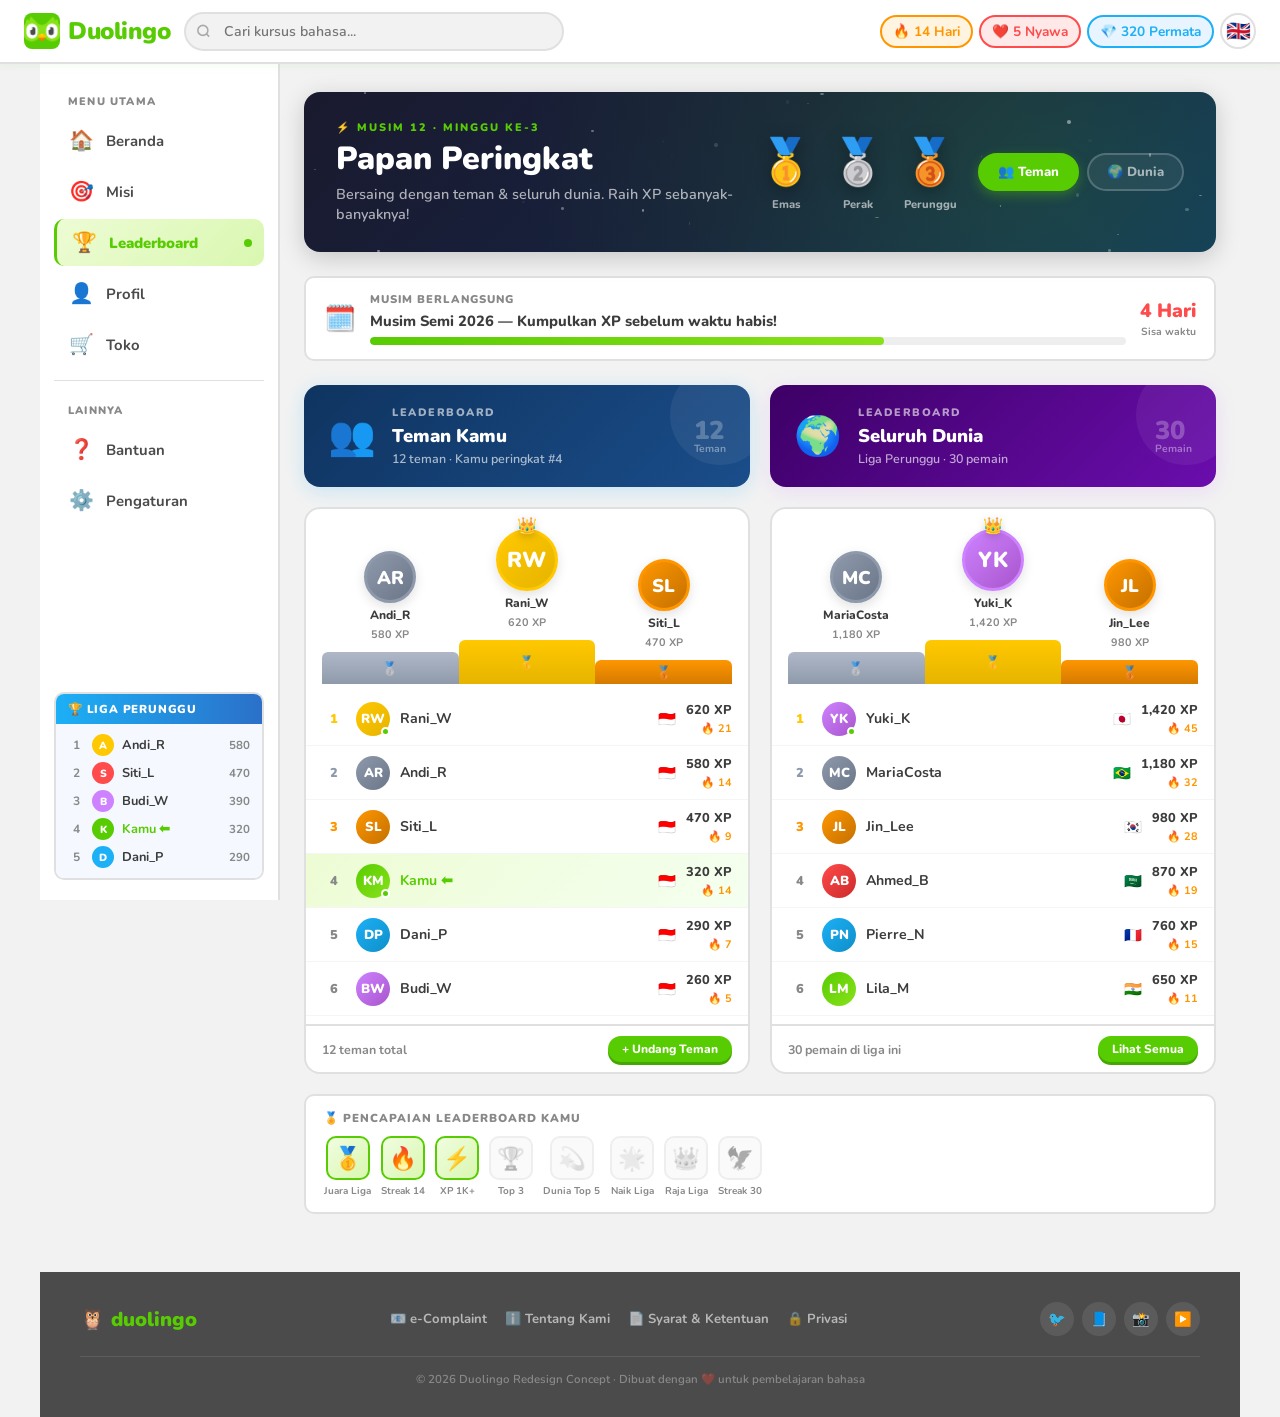
==== commit 8ca6ef79: "repair sidebar" ====
--- a/leaderboard.html
+++ b/leaderboard.html
@@ -221,14 +221,14 @@
   <nav class="sidenav" id="sidenav">
     <div class="nav-label">Menu Utama</div>
     <a href="dashboard.html" class="nav-item"><span class="nav-ico">🏠</span><span>Beranda</span></a>
-    <a href="#" class="nav-item"><span class="nav-ico">🎯</span><span>Misi</span><span class="nav-badge">2</span></a>
+    <a href="#" class="nav-item"><span class="nav-ico">🎯</span><span>Misi</span></a>
     <a href="#" class="nav-item active"><span class="nav-ico">🏆</span><span>Leaderboard</span><span class="nav-dot"></span></a>
     <a href="#" class="nav-item"><span class="nav-ico">👤</span><span>Profil</span></a>
     <a href="#" class="nav-item"><span class="nav-ico">🛒</span><span>Toko</span></a>
     <div class="nav-divider"></div>
     <div class="nav-label">Lainnya</div>
     <a href="#" class="nav-item"><span class="nav-ico">❓</span><span>Bantuan</span></a>
-    <a href="#" class="nav-item"><span class="nav-ico">⚙️</span><span>Pengaturan</span></a>
+    <a href="setting.html" class="nav-item"><span class="nav-ico">⚙️</span><span>Pengaturan</span></a>
     <div class="nav-spacer"></div>
 
     <!-- Mini league widget -->
